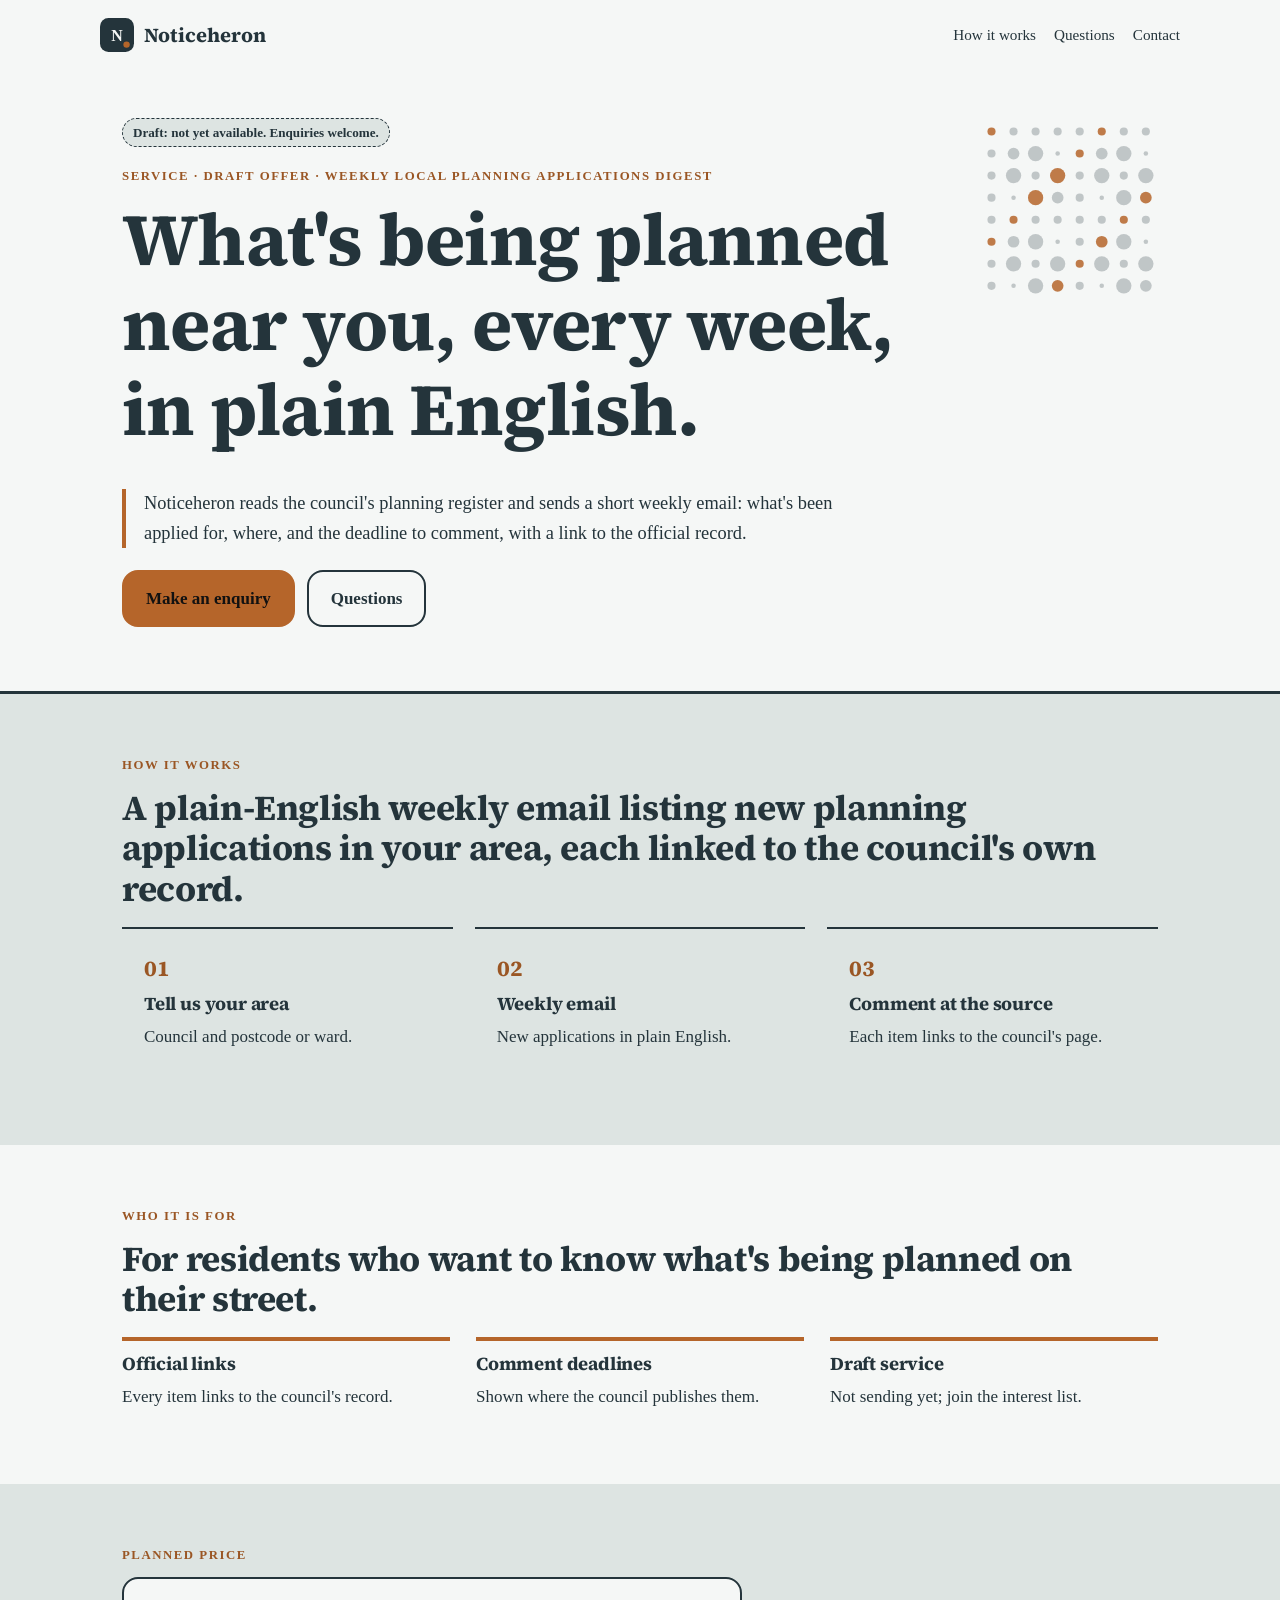
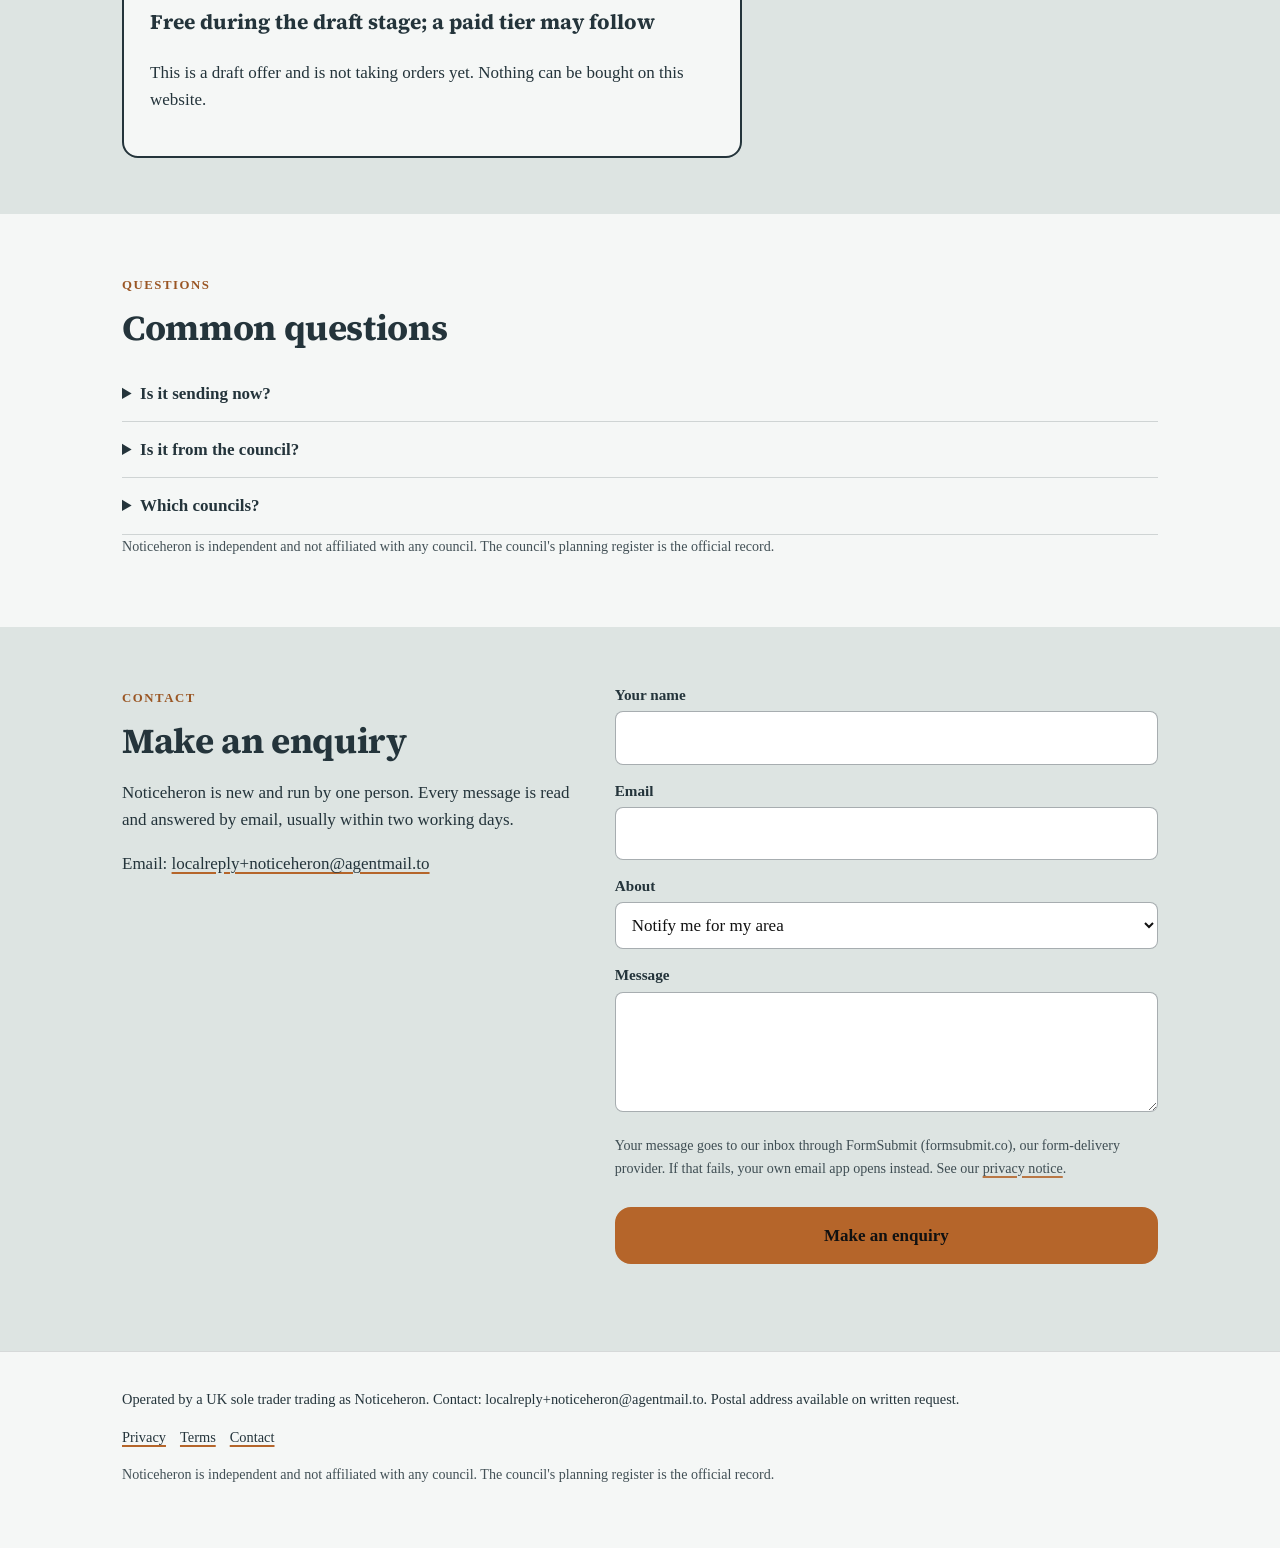
==== index.html @ c1a91e54 "Publish site 2026-10-20 00:17 BST" ====
<!doctype html>
<html lang="en-GB">
<head>
<meta charset="utf-8">
<meta name="viewport" content="width=device-width, initial-scale=1">
<meta http-equiv="Content-Security-Policy" content="default-src 'self'; img-src 'self' data: https://localreplyloop.goatcounter.com; style-src 'self'; script-src 'self'; font-src 'self'; connect-src 'self' https://formsubmit.co; form-action 'self'; base-uri 'self'; object-src 'none'">
<meta name="referrer" content="strict-origin-when-cross-origin">
<title>Noticeheron: What&#x27;s being planned near you, every week, in plain English</title>
<meta name="description" content="A plain-English weekly email listing new planning applications in your area, each linked to the council&#x27;s own record.">
<meta name="theme-color" content="#24343B">
<meta property="og:type" content="website"><meta property="og:title" content="Noticeheron: What&#x27;s being planned near you, every week, in plain English"><meta property="og:description" content="A plain-English weekly email listing new planning applications in your area, each linked to the council&#x27;s own record.">
<meta property="og:image" content="https://evanturner557-del.github.io/noticeheron/assets/og.png"><meta property="og:image:width" content="1200"><meta property="og:image:height" content="630">
<meta property="og:image:alt" content="Noticeheron: What&#x27;s being planned near you, every week, in plain English."><meta property="og:site_name" content="Noticeheron"><meta property="og:locale" content="en_GB">
<meta property="og:url" content="https://evanturner557-del.github.io/noticeheron/"><meta name="twitter:card" content="summary_large_image">
<link rel="canonical" href="https://evanturner557-del.github.io/noticeheron/">
<link rel="icon" href="assets/favicon.svg" type="image/svg+xml">
<link rel="stylesheet" href="assets/site.css">
<script src="assets/config.js"></script>
<script src="assets/analytics.js" defer></script>
<script src="_shared/kit.js" defer></script>
</head>
<body>
<a class="skip" href="#main">Skip to content</a>
<header><div class="wrap top"><a class="brand" href="./"><svg viewBox="0 0 64 64" aria-hidden="true" width="34" height="34"><rect width="64" height="64" rx="16" fill="#24343B"/><text x="32" y="43" text-anchor="middle" font-family="Georgia, serif" font-weight="700" font-size="30" fill="#F5F7F6">N</text><circle cx="50" cy="50" r="6" fill="#B5652A"/></svg>Noticeheron</a><nav aria-label="Primary"><a href="#how">How it works</a><a href="#faq">Questions</a><a href="#contact">Contact</a></nav></div></header><section class="hero"><div class="wrap"><div class="art"><svg viewBox="0 0 400 400" role="img" aria-label="Decorative pattern" class="motif" preserveAspectRatio="xMidYMid slice"><circle cx="30" cy="30" r="9" fill="#B5652A" fill-opacity="0.85"/><circle cx="30" cy="79" r="9" fill="#24343B" fill-opacity="0.25"/><circle cx="30" cy="128" r="9" fill="#24343B" fill-opacity="0.25"/><circle cx="30" cy="177" r="9" fill="#24343B" fill-opacity="0.25"/><circle cx="30" cy="226" r="9" fill="#24343B" fill-opacity="0.25"/><circle cx="30" cy="275" r="9" fill="#B5652A" fill-opacity="0.85"/><circle cx="30" cy="324" r="9" fill="#24343B" fill-opacity="0.25"/><circle cx="30" cy="373" r="9" fill="#24343B" fill-opacity="0.25"/><circle cx="79" cy="30" r="9" fill="#24343B" fill-opacity="0.25"/><circle cx="79" cy="79" r="13" fill="#24343B" fill-opacity="0.25"/><circle cx="79" cy="128" r="17" fill="#24343B" fill-opacity="0.25"/><circle cx="79" cy="177" r="5" fill="#24343B" fill-opacity="0.25"/><circle cx="79" cy="226" r="9" fill="#B5652A" fill-opacity="0.85"/><circle cx="79" cy="275" r="13" fill="#24343B" fill-opacity="0.25"/><circle cx="79" cy="324" r="17" fill="#24343B" fill-opacity="0.25"/><circle cx="79" cy="373" r="5" fill="#24343B" fill-opacity="0.25"/><circle cx="128" cy="30" r="9" fill="#24343B" fill-opacity="0.25"/><circle cx="128" cy="79" r="17" fill="#24343B" fill-opacity="0.25"/><circle cx="128" cy="128" r="9" fill="#24343B" fill-opacity="0.25"/><circle cx="128" cy="177" r="17" fill="#B5652A" fill-opacity="0.85"/><circle cx="128" cy="226" r="9" fill="#24343B" fill-opacity="0.25"/><circle cx="128" cy="275" r="17" fill="#24343B" fill-opacity="0.25"/><circle cx="128" cy="324" r="9" fill="#24343B" fill-opacity="0.25"/><circle cx="128" cy="373" r="17" fill="#24343B" fill-opacity="0.25"/><circle cx="177" cy="30" r="9" fill="#24343B" fill-opacity="0.25"/><circle cx="177" cy="79" r="5" fill="#24343B" fill-opacity="0.25"/><circle cx="177" cy="128" r="17" fill="#B5652A" fill-opacity="0.85"/><circle cx="177" cy="177" r="13" fill="#24343B" fill-opacity="0.25"/><circle cx="177" cy="226" r="9" fill="#24343B" fill-opacity="0.25"/><circle cx="177" cy="275" r="5" fill="#24343B" fill-opacity="0.25"/><circle cx="177" cy="324" r="17" fill="#24343B" fill-opacity="0.25"/><circle cx="177" cy="373" r="13" fill="#B5652A" fill-opacity="0.85"/><circle cx="226" cy="30" r="9" fill="#24343B" fill-opacity="0.25"/><circle cx="226" cy="79" r="9" fill="#B5652A" fill-opacity="0.85"/><circle cx="226" cy="128" r="9" fill="#24343B" fill-opacity="0.25"/><circle cx="226" cy="177" r="9" fill="#24343B" fill-opacity="0.25"/><circle cx="226" cy="226" r="9" fill="#24343B" fill-opacity="0.25"/><circle cx="226" cy="275" r="9" fill="#24343B" fill-opacity="0.25"/><circle cx="226" cy="324" r="9" fill="#B5652A" fill-opacity="0.85"/><circle cx="226" cy="373" r="9" fill="#24343B" fill-opacity="0.25"/><circle cx="275" cy="30" r="9" fill="#B5652A" fill-opacity="0.85"/><circle cx="275" cy="79" r="13" fill="#24343B" fill-opacity="0.25"/><circle cx="275" cy="128" r="17" fill="#24343B" fill-opacity="0.25"/><circle cx="275" cy="177" r="5" fill="#24343B" fill-opacity="0.25"/><circle cx="275" cy="226" r="9" fill="#24343B" fill-opacity="0.25"/><circle cx="275" cy="275" r="13" fill="#B5652A" fill-opacity="0.85"/><circle cx="275" cy="324" r="17" fill="#24343B" fill-opacity="0.25"/><circle cx="275" cy="373" r="5" fill="#24343B" fill-opacity="0.25"/><circle cx="324" cy="30" r="9" fill="#24343B" fill-opacity="0.25"/><circle cx="324" cy="79" r="17" fill="#24343B" fill-opacity="0.25"/><circle cx="324" cy="128" r="9" fill="#24343B" fill-opacity="0.25"/><circle cx="324" cy="177" r="17" fill="#24343B" fill-opacity="0.25"/><circle cx="324" cy="226" r="9" fill="#B5652A" fill-opacity="0.85"/><circle cx="324" cy="275" r="17" fill="#24343B" fill-opacity="0.25"/><circle cx="324" cy="324" r="9" fill="#24343B" fill-opacity="0.25"/><circle cx="324" cy="373" r="17" fill="#24343B" fill-opacity="0.25"/><circle cx="373" cy="30" r="9" fill="#24343B" fill-opacity="0.25"/><circle cx="373" cy="79" r="5" fill="#24343B" fill-opacity="0.25"/><circle cx="373" cy="128" r="17" fill="#24343B" fill-opacity="0.25"/><circle cx="373" cy="177" r="13" fill="#B5652A" fill-opacity="0.85"/><circle cx="373" cy="226" r="9" fill="#24343B" fill-opacity="0.25"/><circle cx="373" cy="275" r="5" fill="#24343B" fill-opacity="0.25"/><circle cx="373" cy="324" r="17" fill="#24343B" fill-opacity="0.25"/><circle cx="373" cy="373" r="13" fill="#24343B" fill-opacity="0.25"/></svg></div><span class="draft">Draft: not yet available. Enquiries welcome.</span><br><span class="eyebrow">Service · draft offer · Weekly local planning applications digest</span><h1>What&#x27;s being planned near you, every week, in plain English.</h1><p class="lede">Noticeheron reads the council&#x27;s planning register and sends a short weekly email: what&#x27;s been applied for, where, and the deadline to comment, with a link to the official record.</p><div class="ctas"><a class="btn" href="#contact" data-cta="hero">Make an enquiry</a><a class="btn ghost" href="#faq" data-cta="hero-secondary">Questions</a></div></div></section>
<main id="main">
<section class="tint" id="how"><div class="wrap"><span class="eyebrow">How it works</span><h2>A plain-English weekly email listing new planning applications in your area, each linked to the council&#x27;s own record.</h2><div class="steps"><div class="step"><h3>Tell us your area</h3><p>Council and postcode or ward.</p></div><div class="step"><h3>Weekly email</h3><p>New applications in plain English.</p></div><div class="step"><h3>Comment at the source</h3><p>Each item links to the council&#x27;s page.</p></div></div></div></section>
<section><div class="wrap"><span class="eyebrow">Who it is for</span><h2>For residents who want to know what&#x27;s being planned on their street.</h2><div class="points"><div class="point"><h3>Official links</h3><p>Every item links to the council&#x27;s record.</p></div><div class="point"><h3>Comment deadlines</h3><p>Shown where the council publishes them.</p></div><div class="point"><h3>Draft service</h3><p>Not sending yet; join the interest list.</p></div></div></div></section>
<section class="tint" id="price"><div class="wrap"><span class="eyebrow">Planned price</span><div class="pricebox"><p class="price">Free during the draft stage; a paid tier may follow</p><p>This is a draft offer and is not taking orders yet. Nothing can be bought on this website.</p></div></div></section>
<section id="faq"><div class="wrap"><span class="eyebrow">Questions</span><h2>Common questions</h2><details><summary>Is it sending now?</summary><p>Not yet. It&#x27;s a draft. Join the interest list and we&#x27;ll tell you when your area starts.</p></details><details><summary>Is it from the council?</summary><p>No. We&#x27;re independent and link to official records.</p></details><details><summary>Which councils?</summary><p>Tell us yours; we&#x27;ll start where interest is.</p></details><p class="fine" style="margin-top:18px">Noticeheron is independent and not affiliated with any council. The council&#x27;s planning register is the official record.</p></div></section>
<section class="tint" id="contact"><div class="wrap contact-grid"><div><span class="eyebrow">Contact</span><h2>Make an enquiry</h2><p>Noticeheron is new and run by one person. Every message is read and answered by email, usually within two working days.</p><p>Email: <a href="mailto:localreply+noticeheron@agentmail.to">localreply+noticeheron@agentmail.to</a></p></div><form class="form" data-contact data-formsubmit="localreply+noticeheron@agentmail.to" data-email="localreply+noticeheron@agentmail.to" data-subject="Noticeheron enquiry" novalidate>
<div><label for="f-name">Your name</label><input id="f-name" name="name" autocomplete="name" required></div>
<div><label for="f-email">Email</label><input id="f-email" name="email" type="email" autocomplete="email" required></div>
<div><label for="f-plan">About</label><select id="f-plan" name="plan"><option value="Notify me for my area">Notify me for my area</option><option value="I&#x27;m a community group">I&#x27;m a community group</option><option value="A question">A question</option></select></div>
<div><label for="f-message">Message</label><textarea id="f-message" name="message"></textarea></div>
<p class="hint">Your message goes to our inbox through FormSubmit (formsubmit.co), our form-delivery provider. If that fails, your own email app opens instead. See our <a href="privacy.html">privacy notice</a>.</p>
<button class="btn" type="submit">Make an enquiry</button>
<p class="form-status" role="status" aria-live="polite"></p>
</form></div></section>
</main><footer><div class="wrap"><p>Operated by a UK sole trader trading as Noticeheron. Contact: localreply+noticeheron@agentmail.to. Postal address available on written request.</p>
<p><a href="privacy.html">Privacy</a><a href="terms.html">Terms</a><a href="./#contact">Contact</a></p>
<p class="fine">Noticeheron is independent and not affiliated with any council. The council&#x27;s planning register is the official record.</p></div></footer>
</body></html>
---- assets/site.css ----
@font-face{font-family:'Source Serif 4';font-weight:600;font-style:normal;font-display:swap;src:url(fonts/source-serif-4-latin-600-normal.woff2) format('woff2')}
@font-face{font-family:'Source Serif 4';font-weight:700;font-style:normal;font-display:swap;src:url(fonts/source-serif-4-latin-700-normal.woff2) format('woff2')}
:root{--ink:#24343B;--paper:#F5F7F6;--acc:#B5652A;--acc-text:#9A5624;--on-acc:#111111;--soft:#DDE4E2;--on-ink:#F5F7F6;--r:16px;--br:16px;--head:'Source Serif 4', Georgia, serif;--body:Georgia, serif}
*,*::before,*::after{box-sizing:border-box}html{scroll-behavior:smooth}@media (prefers-reduced-motion:reduce){html{scroll-behavior:auto}*{transition:none!important}}
body{margin:0;font-family:var(--body);color:var(--ink);background:var(--paper);line-height:1.6;font-size:17px;-webkit-font-smoothing:antialiased}
h1,h2,h3{font-family:var(--head);line-height:1.15;margin:0 0 .5em;letter-spacing:-.01em}h1{font-size:clamp(2.1rem,5vw,3.6rem)}h2{font-size:clamp(1.5rem,3vw,2.2rem)}h3{font-size:1.15rem}
p{margin:0 0 1em}a{color:var(--ink);text-decoration-color:var(--acc);text-underline-offset:3px;text-decoration-thickness:2px}
.wrap{max-width:1080px;margin:0 auto;padding:0 22px}.skip{position:absolute;left:-999px}.skip:focus{left:12px;top:12px;background:var(--ink);color:var(--on-ink);padding:8px 12px;z-index:9}
:focus-visible{outline:3px solid var(--acc);outline-offset:2px}
.top{display:flex;align-items:center;justify-content:space-between;padding:18px 0;gap:16px}.brand{display:flex;align-items:center;gap:10px;font-family:var(--head);font-weight:700;font-size:1.25rem;text-decoration:none}
.top nav a{margin-left:18px;font-size:.95rem;text-decoration:none}.top nav a:hover{text-decoration:underline}
.btn{display:inline-block;background:var(--acc);color:var(--on-acc);padding:13px 22px;border-radius:var(--br);font-weight:600;text-decoration:none;border:2px solid var(--acc);cursor:pointer;font:inherit;font-weight:600}
.btn:hover{filter:brightness(.94)}.btn.ghost{background:transparent;color:var(--ink);border-color:var(--ink)}
.eyebrow{display:inline-block;font-size:.8rem;letter-spacing:.12em;text-transform:uppercase;font-weight:600;color:var(--acc-text);margin-bottom:12px}
.hero{padding:48px 0 64px}.hero .lede{font-size:1.15rem;max-width:40em}.ctas{display:flex;gap:12px;flex-wrap:wrap;margin-top:22px}
.motif{width:100%;height:auto;max-width:420px;display:block}
.draft{display:inline-block;background:var(--soft);border:1px dashed var(--ink);padding:3px 10px;border-radius:999px;font-size:.82rem;font-weight:600;margin-bottom:14px}
section{padding:56px 0}.tint{background:var(--soft)}
.steps{display:grid;grid-template-columns:repeat(auto-fit,minmax(220px,1fr));gap:22px;counter-reset:s}
.step{padding:22px;border-radius:var(--r);background:var(--paper);border:1px solid color-mix(in srgb,var(--ink) 14%,transparent)}
.step::before{counter-increment:s;content:"0" counter(s);font-family:var(--head);font-weight:700;color:var(--acc-text);display:block;font-size:1.4rem;margin-bottom:6px}
.points{display:grid;grid-template-columns:repeat(auto-fit,minmax(240px,1fr));gap:26px}.point h3{border-top:4px solid var(--acc);padding-top:12px}
.price{font-family:var(--head);font-size:1.3rem;font-weight:700}.pricebox{border:2px solid var(--ink);border-radius:var(--r);padding:26px;max-width:620px;background:var(--paper)}
details{border-bottom:1px solid color-mix(in srgb,var(--ink) 18%,transparent);padding:14px 0}summary{cursor:pointer;font-weight:600}details p{margin-top:10px}
.form{display:grid;gap:14px;max-width:620px}.form label{font-weight:600;font-size:.95rem;display:block;margin-bottom:4px}
.form input,.form textarea,.form select{width:100%;padding:12px;border:1.5px solid color-mix(in srgb,var(--ink) 40%,transparent);border-radius:calc(var(--r)/2);font:inherit;background:#fff;color:#111}
.form textarea{min-height:120px}.hint,.fine{font-size:.88rem;opacity:.85}.form-status{font-weight:600}
.contact-grid{display:grid;grid-template-columns:1fr 1.2fr;gap:40px}@media(max-width:800px){.contact-grid{grid-template-columns:1fr}.top nav{display:none}}
footer{padding:36px 0 48px;font-size:.9rem;border-top:1px solid color-mix(in srgb,var(--ink) 15%,transparent)}footer a{margin-right:14px}
.tool{background:var(--paper);border:2px solid var(--ink);border-radius:var(--r);padding:26px;max-width:640px}.tool .row{display:grid;grid-template-columns:1fr 140px;gap:12px;align-items:center;margin-bottom:10px}
.tool input[type=number]{padding:10px;border:1.5px solid var(--ink);border-radius:8px;font:inherit;width:100%}.result{margin-top:16px;padding:16px;background:var(--soft);border-radius:calc(var(--r)/2);min-height:3em}
.check h3{margin-top:18px}.check label{display:flex;gap:10px;align-items:flex-start;padding:6px 0}.check input{width:20px;height:20px;accent-color:var(--acc)}
.legal{max-width:760px}.legal h2{font-size:1.3rem;margin-top:1.6em}
.hero h1{font-size:clamp(2.4rem,6.5vw,4.6rem);max-width:13em}.hero{border-bottom:3px solid var(--ink)}.hero .art{float:right;width:180px;margin:0 0 20px 30px}.hero .lede{border-left:4px solid var(--acc);padding-left:18px}.step{border:none;border-top:2px solid var(--ink);border-radius:0;background:none}
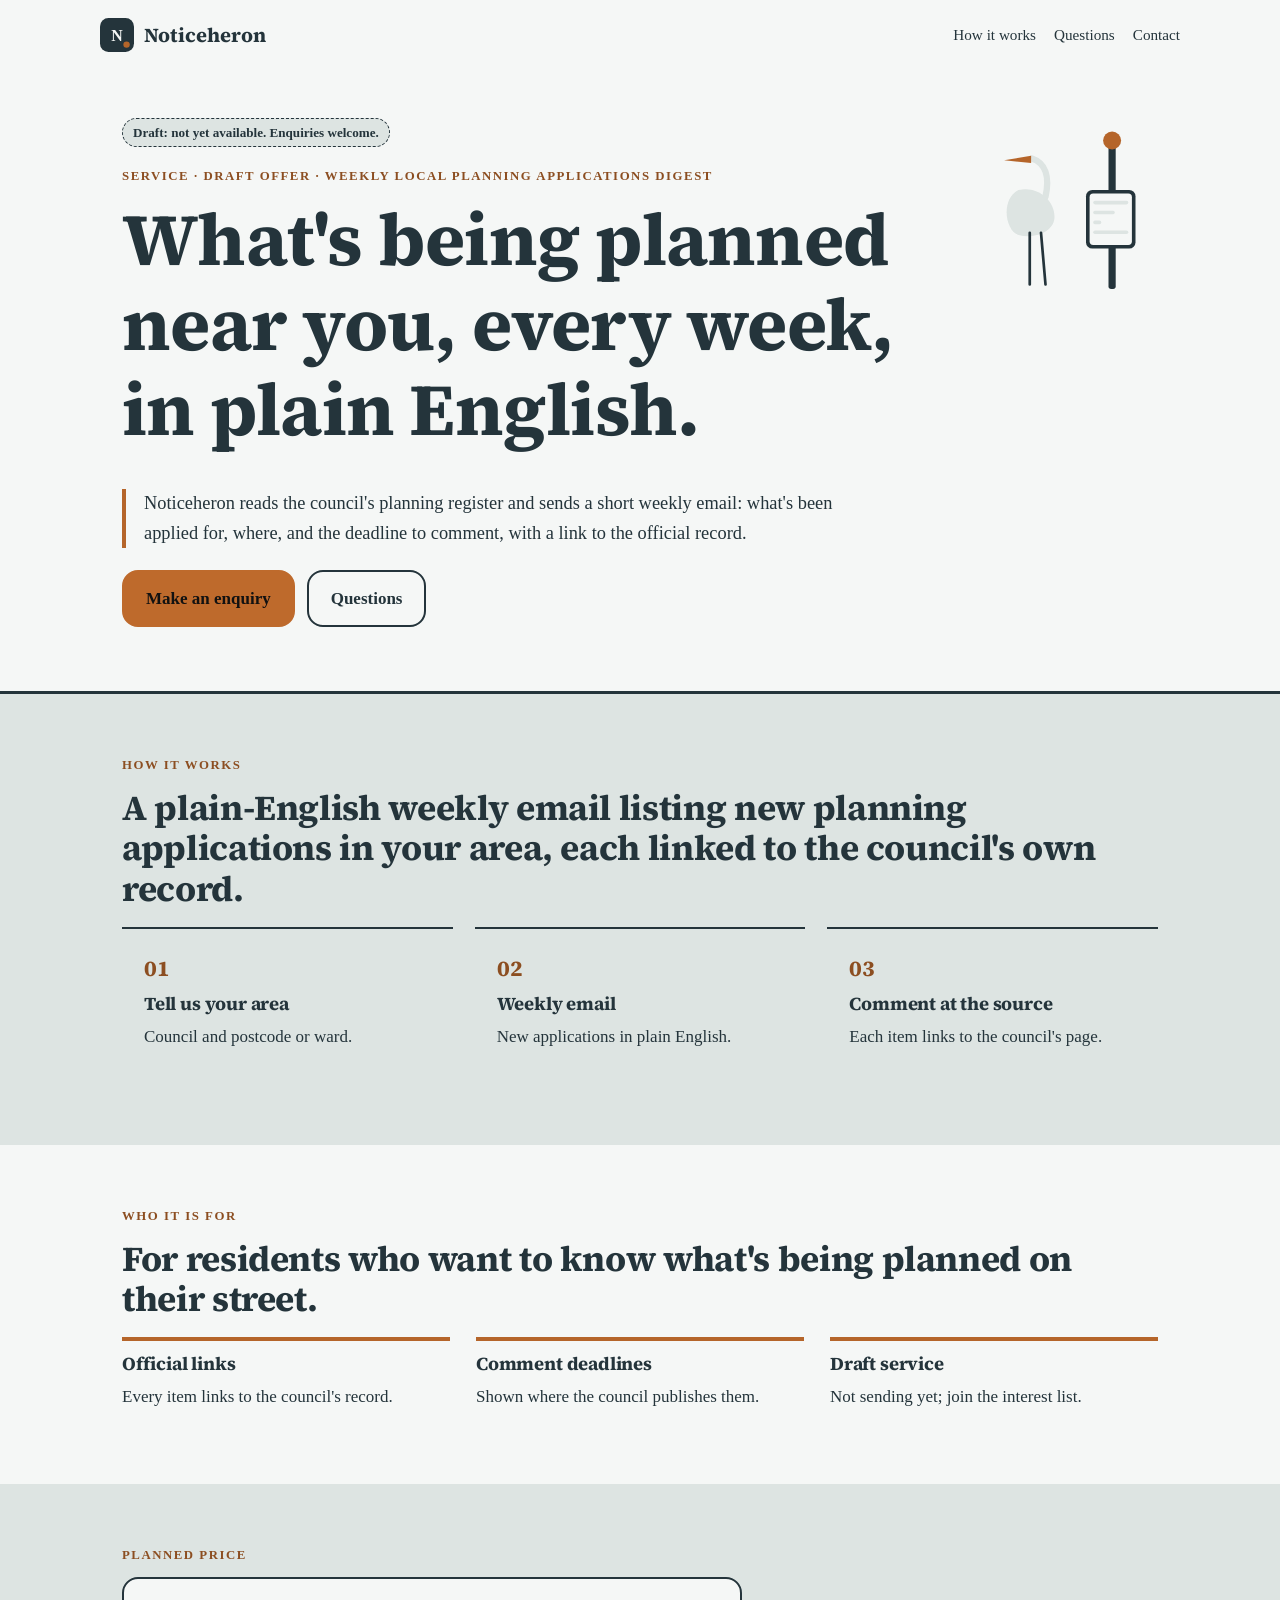
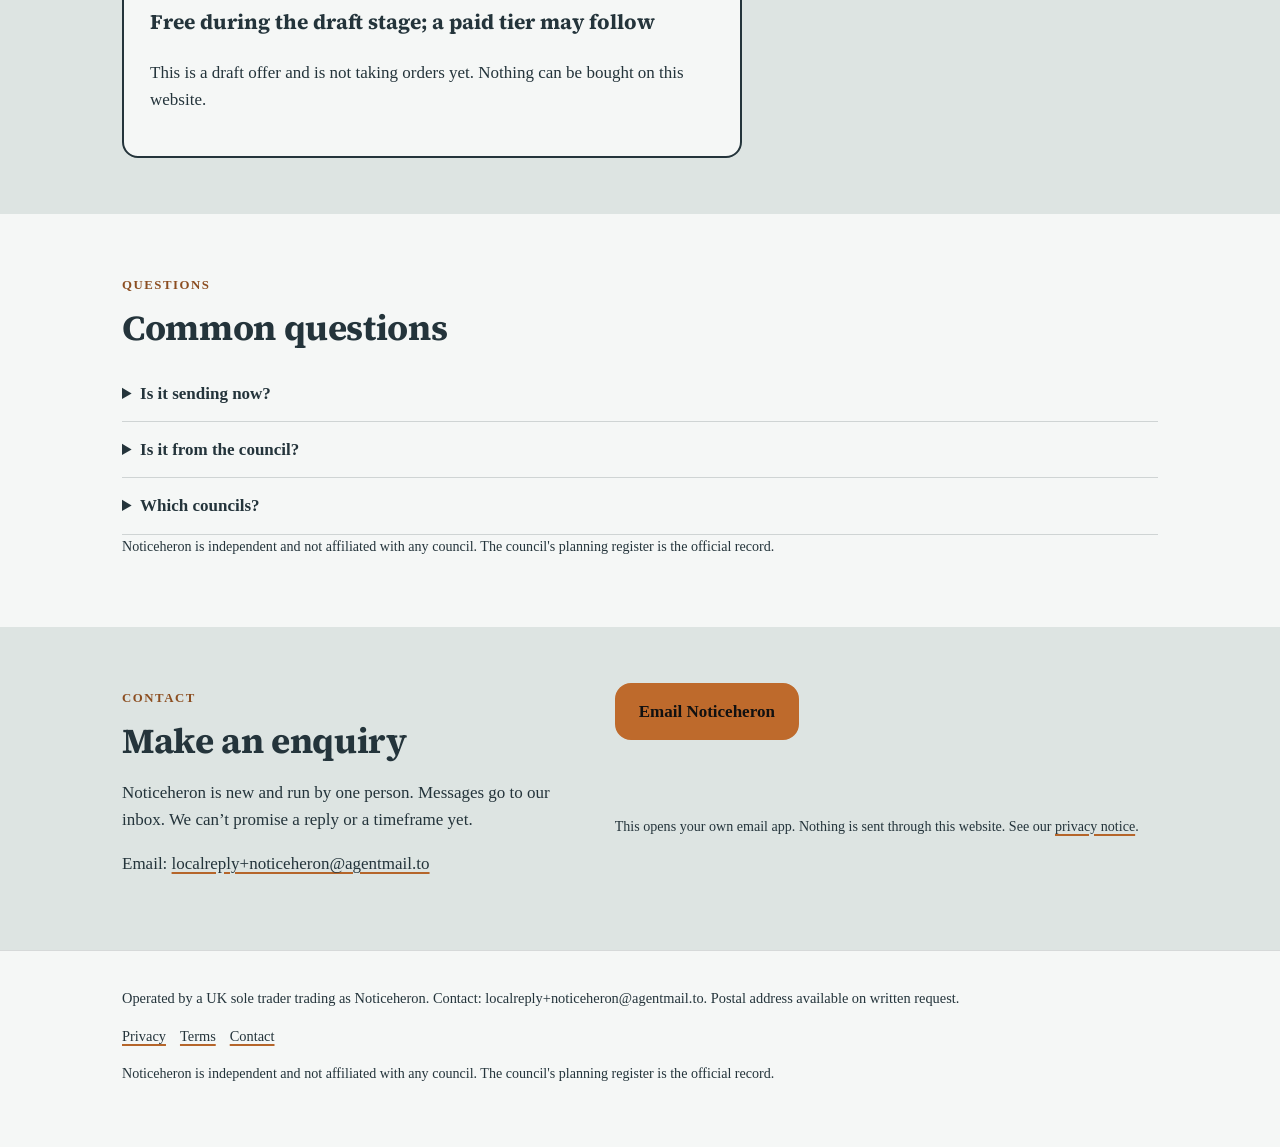
==== commit c5a96bf7: "Publish site 2026-10-21 08:28 BST" ====
--- a/index.html
+++ b/index.html
@@ -3,7 +3,7 @@
 <head>
 <meta charset="utf-8">
 <meta name="viewport" content="width=device-width, initial-scale=1">
-<meta http-equiv="Content-Security-Policy" content="default-src 'self'; img-src 'self' data: https://localreplyloop.goatcounter.com; style-src 'self'; script-src 'self'; font-src 'self'; connect-src 'self' https://formsubmit.co; form-action 'self'; base-uri 'self'; object-src 'none'">
+<meta http-equiv="Content-Security-Policy" content="default-src 'self'; img-src 'self' data: https://localreplyloop.goatcounter.com; style-src 'self'; script-src 'self'; font-src 'self'; connect-src 'self'; form-action 'self'; base-uri 'self'; object-src 'none'">
 <meta name="referrer" content="strict-origin-when-cross-origin">
 <title>Noticeheron: What&#x27;s being planned near you, every week, in plain English</title>
 <meta name="description" content="A plain-English weekly email listing new planning applications in your area, each linked to the council&#x27;s own record.">
@@ -21,21 +21,14 @@
 </head>
 <body>
 <a class="skip" href="#main">Skip to content</a>
-<header><div class="wrap top"><a class="brand" href="./"><svg viewBox="0 0 64 64" aria-hidden="true" width="34" height="34"><rect width="64" height="64" rx="16" fill="#24343B"/><text x="32" y="43" text-anchor="middle" font-family="Georgia, serif" font-weight="700" font-size="30" fill="#F5F7F6">N</text><circle cx="50" cy="50" r="6" fill="#B5652A"/></svg>Noticeheron</a><nav aria-label="Primary"><a href="#how">How it works</a><a href="#faq">Questions</a><a href="#contact">Contact</a></nav></div></header><section class="hero"><div class="wrap"><div class="art"><svg viewBox="0 0 400 400" role="img" aria-label="Decorative pattern" class="motif" preserveAspectRatio="xMidYMid slice"><circle cx="30" cy="30" r="9" fill="#B5652A" fill-opacity="0.85"/><circle cx="30" cy="79" r="9" fill="#24343B" fill-opacity="0.25"/><circle cx="30" cy="128" r="9" fill="#24343B" fill-opacity="0.25"/><circle cx="30" cy="177" r="9" fill="#24343B" fill-opacity="0.25"/><circle cx="30" cy="226" r="9" fill="#24343B" fill-opacity="0.25"/><circle cx="30" cy="275" r="9" fill="#B5652A" fill-opacity="0.85"/><circle cx="30" cy="324" r="9" fill="#24343B" fill-opacity="0.25"/><circle cx="30" cy="373" r="9" fill="#24343B" fill-opacity="0.25"/><circle cx="79" cy="30" r="9" fill="#24343B" fill-opacity="0.25"/><circle cx="79" cy="79" r="13" fill="#24343B" fill-opacity="0.25"/><circle cx="79" cy="128" r="17" fill="#24343B" fill-opacity="0.25"/><circle cx="79" cy="177" r="5" fill="#24343B" fill-opacity="0.25"/><circle cx="79" cy="226" r="9" fill="#B5652A" fill-opacity="0.85"/><circle cx="79" cy="275" r="13" fill="#24343B" fill-opacity="0.25"/><circle cx="79" cy="324" r="17" fill="#24343B" fill-opacity="0.25"/><circle cx="79" cy="373" r="5" fill="#24343B" fill-opacity="0.25"/><circle cx="128" cy="30" r="9" fill="#24343B" fill-opacity="0.25"/><circle cx="128" cy="79" r="17" fill="#24343B" fill-opacity="0.25"/><circle cx="128" cy="128" r="9" fill="#24343B" fill-opacity="0.25"/><circle cx="128" cy="177" r="17" fill="#B5652A" fill-opacity="0.85"/><circle cx="128" cy="226" r="9" fill="#24343B" fill-opacity="0.25"/><circle cx="128" cy="275" r="17" fill="#24343B" fill-opacity="0.25"/><circle cx="128" cy="324" r="9" fill="#24343B" fill-opacity="0.25"/><circle cx="128" cy="373" r="17" fill="#24343B" fill-opacity="0.25"/><circle cx="177" cy="30" r="9" fill="#24343B" fill-opacity="0.25"/><circle cx="177" cy="79" r="5" fill="#24343B" fill-opacity="0.25"/><circle cx="177" cy="128" r="17" fill="#B5652A" fill-opacity="0.85"/><circle cx="177" cy="177" r="13" fill="#24343B" fill-opacity="0.25"/><circle cx="177" cy="226" r="9" fill="#24343B" fill-opacity="0.25"/><circle cx="177" cy="275" r="5" fill="#24343B" fill-opacity="0.25"/><circle cx="177" cy="324" r="17" fill="#24343B" fill-opacity="0.25"/><circle cx="177" cy="373" r="13" fill="#B5652A" fill-opacity="0.85"/><circle cx="226" cy="30" r="9" fill="#24343B" fill-opacity="0.25"/><circle cx="226" cy="79" r="9" fill="#B5652A" fill-opacity="0.85"/><circle cx="226" cy="128" r="9" fill="#24343B" fill-opacity="0.25"/><circle cx="226" cy="177" r="9" fill="#24343B" fill-opacity="0.25"/><circle cx="226" cy="226" r="9" fill="#24343B" fill-opacity="0.25"/><circle cx="226" cy="275" r="9" fill="#24343B" fill-opacity="0.25"/><circle cx="226" cy="324" r="9" fill="#B5652A" fill-opacity="0.85"/><circle cx="226" cy="373" r="9" fill="#24343B" fill-opacity="0.25"/><circle cx="275" cy="30" r="9" fill="#B5652A" fill-opacity="0.85"/><circle cx="275" cy="79" r="13" fill="#24343B" fill-opacity="0.25"/><circle cx="275" cy="128" r="17" fill="#24343B" fill-opacity="0.25"/><circle cx="275" cy="177" r="5" fill="#24343B" fill-opacity="0.25"/><circle cx="275" cy="226" r="9" fill="#24343B" fill-opacity="0.25"/><circle cx="275" cy="275" r="13" fill="#B5652A" fill-opacity="0.85"/><circle cx="275" cy="324" r="17" fill="#24343B" fill-opacity="0.25"/><circle cx="275" cy="373" r="5" fill="#24343B" fill-opacity="0.25"/><circle cx="324" cy="30" r="9" fill="#24343B" fill-opacity="0.25"/><circle cx="324" cy="79" r="17" fill="#24343B" fill-opacity="0.25"/><circle cx="324" cy="128" r="9" fill="#24343B" fill-opacity="0.25"/><circle cx="324" cy="177" r="17" fill="#24343B" fill-opacity="0.25"/><circle cx="324" cy="226" r="9" fill="#B5652A" fill-opacity="0.85"/><circle cx="324" cy="275" r="17" fill="#24343B" fill-opacity="0.25"/><circle cx="324" cy="324" r="9" fill="#24343B" fill-opacity="0.25"/><circle cx="324" cy="373" r="17" fill="#24343B" fill-opacity="0.25"/><circle cx="373" cy="30" r="9" fill="#24343B" fill-opacity="0.25"/><circle cx="373" cy="79" r="5" fill="#24343B" fill-opacity="0.25"/><circle cx="373" cy="128" r="17" fill="#24343B" fill-opacity="0.25"/><circle cx="373" cy="177" r="13" fill="#B5652A" fill-opacity="0.85"/><circle cx="373" cy="226" r="9" fill="#24343B" fill-opacity="0.25"/><circle cx="373" cy="275" r="5" fill="#24343B" fill-opacity="0.25"/><circle cx="373" cy="324" r="17" fill="#24343B" fill-opacity="0.25"/><circle cx="373" cy="373" r="13" fill="#24343B" fill-opacity="0.25"/></svg></div><span class="draft">Draft: not yet available. Enquiries welcome.</span><br><span class="eyebrow">Service · draft offer · Weekly local planning applications digest</span><h1>What&#x27;s being planned near you, every week, in plain English.</h1><p class="lede">Noticeheron reads the council&#x27;s planning register and sends a short weekly email: what&#x27;s been applied for, where, and the deadline to comment, with a link to the official record.</p><div class="ctas"><a class="btn" href="#contact" data-cta="hero">Make an enquiry</a><a class="btn ghost" href="#faq" data-cta="hero-secondary">Questions</a></div></div></section>
+<header><div class="wrap top"><a class="brand" href="./"><svg viewBox="0 0 64 64" aria-hidden="true" width="34" height="34"><rect width="64" height="64" rx="16" fill="#24343B"/><text x="32" y="43" text-anchor="middle" font-family="Georgia, serif" font-weight="700" font-size="30" fill="#F5F7F6">N</text><circle cx="50" cy="50" r="6" fill="#B5652A"/></svg>Noticeheron</a><nav aria-label="Primary"><a href="#how">How it works</a><a href="#faq">Questions</a><a href="#contact">Contact</a></nav></div></header>
 <main id="main">
+<section class="hero"><div class="wrap"><div class="art"><svg viewBox="0 0 400 400" aria-hidden="true" focusable="false" class="motif"><rect x="290" y="60" width="16" height="320" rx="6" fill="#24343B"/><circle cx="298" cy="50" r="20" fill="#B5652A"/><rect x="240" y="160" width="110" height="130" rx="14" fill="#24343B"/><rect x="248" y="168" width="94" height="114" rx="8" fill="#F5F7F6"/><rect x="256" y="184" width="78" height="8" rx="4" fill="#DDE4E2"/><rect x="256" y="206" width="48" height="8" rx="4" fill="#DDE4E2"/><rect x="256" y="228" width="18" height="8" rx="4" fill="#DDE4E2"/><rect x="256" y="250" width="78" height="8" rx="4" fill="#DDE4E2"/><path d="M90 160 c40 -10 80 20 80 60 c0 30 -40 50 -80 40 c-30 -10 -40 -80 0 -100z" fill="#DDE4E2"/><path d="M150 175 C 160 130 150 100 120 90" fill="none" stroke="#DDE4E2" stroke-width="14" stroke-linecap="round" stroke-linejoin="round"/><path d="M118 84 l-60 10 60 6z" fill="#B5652A"/><path d="M115 255 v115 M140 255 l10 115" fill="none" stroke="#24343B" stroke-width="6" stroke-linecap="round" stroke-linejoin="round"/></svg></div><span class="draft">Draft: not yet available. Enquiries welcome.</span><br><span class="eyebrow">Service · draft offer · Weekly local planning applications digest</span><h1>What&#x27;s being planned near you, every week, in plain English.</h1><p class="lede">Noticeheron reads the council&#x27;s planning register and sends a short weekly email: what&#x27;s been applied for, where, and the deadline to comment, with a link to the official record.</p><div class="ctas"><a class="btn" href="#contact" data-cta="hero">Make an enquiry</a><a class="btn ghost" href="#faq" data-cta="hero-secondary">Questions</a></div></div></section>
 <section class="tint" id="how"><div class="wrap"><span class="eyebrow">How it works</span><h2>A plain-English weekly email listing new planning applications in your area, each linked to the council&#x27;s own record.</h2><div class="steps"><div class="step"><h3>Tell us your area</h3><p>Council and postcode or ward.</p></div><div class="step"><h3>Weekly email</h3><p>New applications in plain English.</p></div><div class="step"><h3>Comment at the source</h3><p>Each item links to the council&#x27;s page.</p></div></div></div></section>
 <section><div class="wrap"><span class="eyebrow">Who it is for</span><h2>For residents who want to know what&#x27;s being planned on their street.</h2><div class="points"><div class="point"><h3>Official links</h3><p>Every item links to the council&#x27;s record.</p></div><div class="point"><h3>Comment deadlines</h3><p>Shown where the council publishes them.</p></div><div class="point"><h3>Draft service</h3><p>Not sending yet; join the interest list.</p></div></div></div></section>
 <section class="tint" id="price"><div class="wrap"><span class="eyebrow">Planned price</span><div class="pricebox"><p class="price">Free during the draft stage; a paid tier may follow</p><p>This is a draft offer and is not taking orders yet. Nothing can be bought on this website.</p></div></div></section>
 <section id="faq"><div class="wrap"><span class="eyebrow">Questions</span><h2>Common questions</h2><details><summary>Is it sending now?</summary><p>Not yet. It&#x27;s a draft. Join the interest list and we&#x27;ll tell you when your area starts.</p></details><details><summary>Is it from the council?</summary><p>No. We&#x27;re independent and link to official records.</p></details><details><summary>Which councils?</summary><p>Tell us yours; we&#x27;ll start where interest is.</p></details><p class="fine" style="margin-top:18px">Noticeheron is independent and not affiliated with any council. The council&#x27;s planning register is the official record.</p></div></section>
-<section class="tint" id="contact"><div class="wrap contact-grid"><div><span class="eyebrow">Contact</span><h2>Make an enquiry</h2><p>Noticeheron is new and run by one person. Every message is read and answered by email, usually within two working days.</p><p>Email: <a href="mailto:localreply+noticeheron@agentmail.to">localreply+noticeheron@agentmail.to</a></p></div><form class="form" data-contact data-formsubmit="localreply+noticeheron@agentmail.to" data-email="localreply+noticeheron@agentmail.to" data-subject="Noticeheron enquiry" novalidate>
-<div><label for="f-name">Your name</label><input id="f-name" name="name" autocomplete="name" required></div>
-<div><label for="f-email">Email</label><input id="f-email" name="email" type="email" autocomplete="email" required></div>
-<div><label for="f-plan">About</label><select id="f-plan" name="plan"><option value="Notify me for my area">Notify me for my area</option><option value="I&#x27;m a community group">I&#x27;m a community group</option><option value="A question">A question</option></select></div>
-<div><label for="f-message">Message</label><textarea id="f-message" name="message"></textarea></div>
-<p class="hint">Your message goes to our inbox through FormSubmit (formsubmit.co), our form-delivery provider. If that fails, your own email app opens instead. See our <a href="privacy.html">privacy notice</a>.</p>
-<button class="btn" type="submit">Make an enquiry</button>
-<p class="form-status" role="status" aria-live="polite"></p>
-</form></div></section>
+<section class="tint" id="contact"><div class="wrap contact-grid"><div><span class="eyebrow">Contact</span><h2>Make an enquiry</h2><p>Noticeheron is new and run by one person. Messages go to our inbox. We can’t promise a reply or a timeframe yet.</p><p>Email: <a href="mailto:localreply+noticeheron@agentmail.to">localreply+noticeheron@agentmail.to</a></p></div><div class="form contact-mail"><p><a class="btn" href="mailto:localreply+noticeheron@agentmail.to?subject=%5BNoticeheron%5D%20Enquiry" data-cta="enquire">Email Noticeheron</a></p><p class="hint">This opens your own email app. Nothing is sent through this website. See our <a href="privacy.html">privacy notice</a>.</p></div></div></section>
 </main><footer><div class="wrap"><p>Operated by a UK sole trader trading as Noticeheron. Contact: localreply+noticeheron@agentmail.to. Postal address available on written request.</p>
 <p><a href="privacy.html">Privacy</a><a href="terms.html">Terms</a><a href="./#contact">Contact</a></p>
 <p class="fine">Noticeheron is independent and not affiliated with any council. The council&#x27;s planning register is the official record.</p></div></footer>
--- a/assets/site.css
+++ b/assets/site.css
@@ -1,6 +1,6 @@
 @font-face{font-family:'Source Serif 4';font-weight:600;font-style:normal;font-display:swap;src:url(fonts/source-serif-4-latin-600-normal.woff2) format('woff2')}
 @font-face{font-family:'Source Serif 4';font-weight:700;font-style:normal;font-display:swap;src:url(fonts/source-serif-4-latin-700-normal.woff2) format('woff2')}
-:root{--ink:#24343B;--paper:#F5F7F6;--acc:#B5652A;--acc-text:#9A5624;--on-acc:#111111;--soft:#DDE4E2;--on-ink:#F5F7F6;--r:16px;--br:16px;--head:'Source Serif 4', Georgia, serif;--body:Georgia, serif}
+:root{--ink:#24343B;--paper:#F5F7F6;--acc:#B5652A;--acc-text:#8C4E21;--on-acc:#111111;--acc-btn:#BE6A2C;--soft:#DDE4E2;--on-ink:#F5F7F6;--r:16px;--br:16px;--head:'Source Serif 4', Georgia, serif;--body:Georgia, serif}
 *,*::before,*::after{box-sizing:border-box}html{scroll-behavior:smooth}@media (prefers-reduced-motion:reduce){html{scroll-behavior:auto}*{transition:none!important}}
 body{margin:0;font-family:var(--body);color:var(--ink);background:var(--paper);line-height:1.6;font-size:17px;-webkit-font-smoothing:antialiased}
 h1,h2,h3{font-family:var(--head);line-height:1.15;margin:0 0 .5em;letter-spacing:-.01em}h1{font-size:clamp(2.1rem,5vw,3.6rem)}h2{font-size:clamp(1.5rem,3vw,2.2rem)}h3{font-size:1.15rem}
@@ -9,11 +9,11 @@
 :focus-visible{outline:3px solid var(--acc);outline-offset:2px}
 .top{display:flex;align-items:center;justify-content:space-between;padding:18px 0;gap:16px}.brand{display:flex;align-items:center;gap:10px;font-family:var(--head);font-weight:700;font-size:1.25rem;text-decoration:none}
 .top nav a{margin-left:18px;font-size:.95rem;text-decoration:none}.top nav a:hover{text-decoration:underline}
-.btn{display:inline-block;background:var(--acc);color:var(--on-acc);padding:13px 22px;border-radius:var(--br);font-weight:600;text-decoration:none;border:2px solid var(--acc);cursor:pointer;font:inherit;font-weight:600}
-.btn:hover{filter:brightness(.94)}.btn.ghost{background:transparent;color:var(--ink);border-color:var(--ink)}
+.btn{display:inline-block;background:var(--acc-btn);color:var(--on-acc);padding:13px 22px;border-radius:var(--br);font-weight:600;text-decoration:none;border:2px solid var(--acc-btn);cursor:pointer;font:inherit;font-weight:600}
+.btn:hover{filter:none;box-shadow:inset 0 0 0 2px currentColor}.btn.ghost{background:transparent;color:var(--ink);border-color:var(--ink)}
 .eyebrow{display:inline-block;font-size:.8rem;letter-spacing:.12em;text-transform:uppercase;font-weight:600;color:var(--acc-text);margin-bottom:12px}
 .hero{padding:48px 0 64px}.hero .lede{font-size:1.15rem;max-width:40em}.ctas{display:flex;gap:12px;flex-wrap:wrap;margin-top:22px}
-.motif{width:100%;height:auto;max-width:420px;display:block}
+.motif{width:100%;height:auto;max-width:420px;display:block}.art{margin:0}
 .draft{display:inline-block;background:var(--soft);border:1px dashed var(--ink);padding:3px 10px;border-radius:999px;font-size:.82rem;font-weight:600;margin-bottom:14px}
 section{padding:56px 0}.tint{background:var(--soft)}
 .steps{display:grid;grid-template-columns:repeat(auto-fit,minmax(220px,1fr));gap:22px;counter-reset:s}
@@ -24,8 +24,8 @@
 details{border-bottom:1px solid color-mix(in srgb,var(--ink) 18%,transparent);padding:14px 0}summary{cursor:pointer;font-weight:600}details p{margin-top:10px}
 .form{display:grid;gap:14px;max-width:620px}.form label{font-weight:600;font-size:.95rem;display:block;margin-bottom:4px}
 .form input,.form textarea,.form select{width:100%;padding:12px;border:1.5px solid color-mix(in srgb,var(--ink) 40%,transparent);border-radius:calc(var(--r)/2);font:inherit;background:#fff;color:#111}
-.form textarea{min-height:120px}.hint,.fine{font-size:.88rem;opacity:.85}.form-status{font-weight:600}
-.contact-grid{display:grid;grid-template-columns:1fr 1.2fr;gap:40px}@media(max-width:800px){.contact-grid{grid-template-columns:1fr}.top nav{display:none}}
+.form textarea{min-height:120px}.hint,.fine{font-size:.88rem}.form-status{font-weight:600}
+.contact-grid{display:grid;grid-template-columns:1fr 1.2fr;gap:40px}@media(max-width:800px){.contact-grid{grid-template-columns:1fr}.top nav a:not([href="#contact"]){display:none}.top nav a{margin-left:0;padding:10px 0;font-weight:600}}
 footer{padding:36px 0 48px;font-size:.9rem;border-top:1px solid color-mix(in srgb,var(--ink) 15%,transparent)}footer a{margin-right:14px}
 .tool{background:var(--paper);border:2px solid var(--ink);border-radius:var(--r);padding:26px;max-width:640px}.tool .row{display:grid;grid-template-columns:1fr 140px;gap:12px;align-items:center;margin-bottom:10px}
 .tool input[type=number]{padding:10px;border:1.5px solid var(--ink);border-radius:8px;font:inherit;width:100%}.result{margin-top:16px;padding:16px;background:var(--soft);border-radius:calc(var(--r)/2);min-height:3em}
